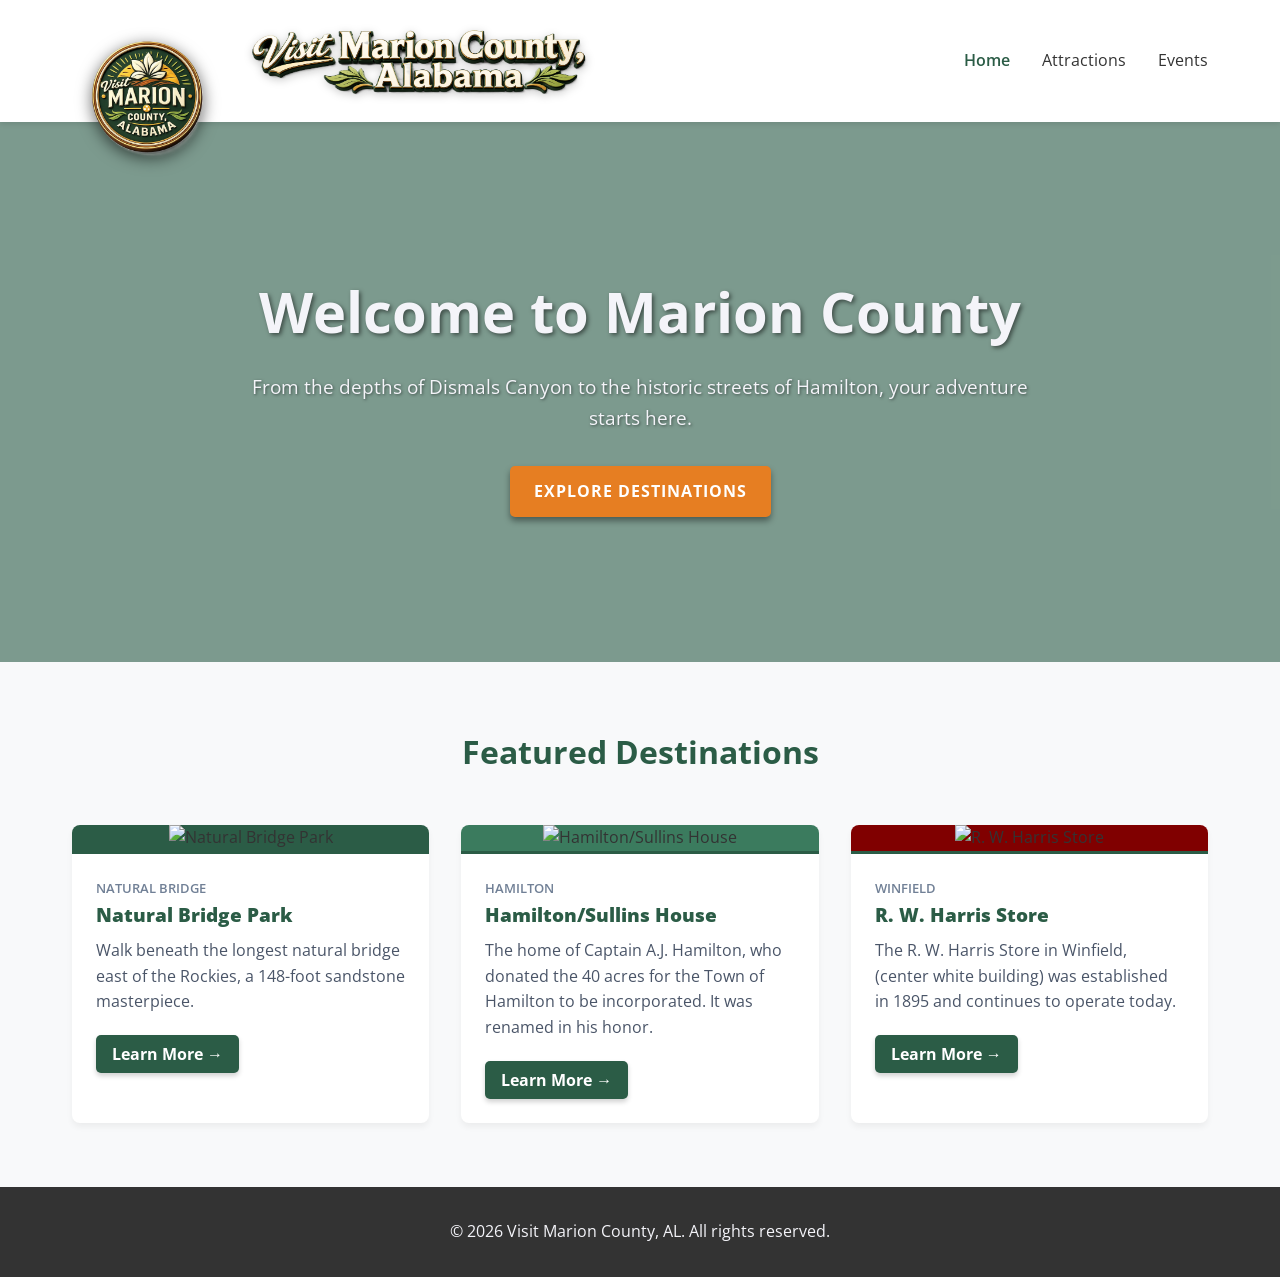
==== index.html @ 77fc8cec "Add files via upload" ====
﻿<!DOCTYPE html>
<html lang="en">
<head>
    <meta charset="UTF-8">
    <meta name="viewport" content="width=device-width, initial-scale=1.0">
    <title>Visit Marion County, AL | Discover the Unexpected</title>
    <meta name="description" content="Explore the natural beauty, rich history, and vibrant communities of Marion County, Alabama.">
    
    <link rel="preconnect" href="https://fonts.googleapis.com">
    <link rel="preconnect" href="https://fonts.gstatic.com" crossorigin>
    <link href="https://fonts.googleapis.com/css2?family=Open+Sans:wght@400;600&family=Playfair+Display:ital,wght@0,600;0,700;1,600&display=swap" rel="stylesheet">
    
    <link rel="stylesheet" href="style.css?v=202606121816">
    <meta name="viewport" content="width=device-width, initial-scale=1.0">
    
    <!-- Favicons -->
<link rel="apple-touch-icon" sizes="180x180" href="/apple-touch-icon.png">
<link rel="icon" type="image/png" sizes="32x32" href="/favicon-32x32.png">
<link rel="icon" type="image/png" sizes="16x16" href="/favicon-16x16.png">
<link rel="manifest" href="/site.webmanifest">
<link rel="shortcut icon" href="/favicon.ico">
</head>
<body>

    <header class="site-header">
        <div class="nav-container">
            <a href="index.html" class="logo">
        <img src="./assets/vmc_logo.png?v=202606121816" alt="Visit Marion County Logo" class="nav-logo-img">
        <img src="./assets/vmc_word_title.png?v=202606121816" alt="Visit Marion County, Alabama" class="nav-title-img">
    </a>
    <nav class="main-nav">
                <ul>
                    <li><a href="index.html" class="active">Home</a></li>
                    <li><a href="attractions.html">Attractions</a></li>
                    <li><a href="events.html">Events</a></li>
                </ul>
            </nav>
        </div>
    </header>

   <section class="hero">
        <video autoplay loop muted playsinline class="hero-video">
            <source src="./assets/marion_county_video.mp4?v=202606121816" type="video/mp4">
        </video>

        <div class="hero-overlay"></div>

        <div class="hero-content">
            <h1>Welcome to Marion County</h1>
            <p>From the depths of Dismals Canyon to the historic streets of Hamilton, your adventure starts here.</p>
            <a href="attractions.html" class="btn">Explore Destinations</a>
        </div>
    </section>
    <main class="content-wrapper">
        <h2 class="section-title">Featured Destinations</h2>
        
        <div class="grid-container" id="featured-grid">
            </div>
    </main>

    <footer class="site-footer">
        <p>&copy; 2026 Visit Marion County, AL. All rights reserved.</p>
    </footer>

    <script src="main.js?v=202606121816"></script>
</body>
</html>
---- style.css ----
﻿/* --- CSS Variables for Easy Theming --- */
:root {
    --primary-color: #2b5c46; 
    --secondary-color: #e67e22; 
    --text-dark: #333333;
    --text-light: #f4f4f9;
    --bg-light: #ffffff;
    --bg-offwhite: #f8f9fa;
    
    /* Updated Fonts */
    --font-main: 'Open Sans', sans-serif; /* Clean font for small reading */
    --font-heading: 'Playfair Display', serif; /* Classic font for big titles */
}
/* --- Global Resets --- */
* {
    margin: 0;
    padding: 0;
    box-sizing: border-box;
}

body {
    font-family: var(--font-main);
    color: var(--text-dark);
    background-color: var(--bg-offwhite);
    line-height: 1.6;
}

/* --- Typography & Links --- */
a {
    text-decoration: none;
    color: var(--text-dark);
    transition: color 0.3s ease;
}

/* --- Navigation Header (Flexbox) --- */
.site-header {
    background-color: var(--bg-light);
    box-shadow: 0 2px 5px rgba(0,0,0,0.1);
    position: sticky;
    top: 0;
    z-index: 1000;
}

.nav-container {
    display: flex;
    justify-content: space-between;
    align-items: center;
    max-width: 1200px;
    margin: 0 auto;
    padding: 1rem 2rem;
}

/* --- Overlapping / Straddling Logo --- */
.logo {
    display: flex;
    align-items: center;
    text-decoration: none;
    position: relative; 
    z-index: 1002; /* Ensures the logo stays visually above the hero video overlay */
    max-width: 100%;
    min-width: 0;
}

.nav-logo-img {
    height: 150px; /* Increased significantly to serve as a strong anchor */
    width: auto;
    margin-right: 20px; /* Pushes the text slightly further away to let the larger logo breathe */
    margin-top: 5px; /* Pulls the logo up closer to the very top edge of the screen */
    margin-bottom: -75px; /* Maintains the exact 50/50 straddle over the video */
    filter: drop-shadow(0 4px 8px rgba(0,0,0,0.6)); /* Made the shadow slightly darker to help it pop against the video */
}

.nav-title-img {
    max-height: 90px; /* Keeps the wordmark contained inside the menu bar */
    width: auto;      /* Prevents the image from stretching or distorting */
    max-width: min(430px, 55vw);
    object-fit: contain;
    filter: drop-shadow(0 2px 4px rgba(0,0,0,0.2)); /* Adds a very soft shadow to make it pop off the white background */
}
.text {
    font-size: 1.5rem;
    font-weight: bold;
    color: var(--primary-color);
}
.main-nav ul {
    list-style: none;
    display: flex;
    gap: 2rem;
}

.main-nav a:hover, .main-nav a.active {
    color: var(--primary-color);
    font-weight: 600;
}

/* --- Hero Section with Background Video --- */
.hero {
    position: relative;
    color: var(--text-light);
    text-align: center;
    padding: 8rem 2rem; /* Increased padding slightly for a larger cinematic feel */
    overflow: hidden; /* Keeps the video from bleeding outside the section */
    display: flex;
    align-items: center;
    justify-content: center;
    min-height: 60vh; /* Ensures the video area is always reasonably tall */
}

.hero-video {
    position: absolute;
    top: 50%;
    left: 50%;
    min-width: 100%;
    min-height: 100%;
    width: auto;
    height: auto;
    transform: translateX(-50%) translateY(-50%);
    z-index: 1; /* Pushes the video to the very back */
    object-fit: cover; /* Forces the video to fill the space without stretching */
}

.hero-overlay {
    position: absolute;
    top: 0;
    left: 0;
    width: 100%;
    height: 100%;
    background-color: rgba(43, 92, 70, 0.6); /* Uses your primary green color with 60% transparency */
    z-index: 2; /* Sits between the video and the text */
}

.hero-content {
    position: relative;
    z-index: 3; /* Prings the text and button to the very front */
    max-width: 800px;
}

.hero h1 {
    font-size: 3.5rem;
    margin-bottom: 1rem;
    text-shadow: 2px 2px 4px rgba(0,0,0,0.5); /* Helps text pop off the screen */
}

.hero p {
    font-size: 1.2rem;
    margin: 0 auto 2rem auto;
    text-shadow: 1px 1px 3px rgba(0,0,0,0.5);
}
/* --- Content Wrapper & Grid Section --- */
.content-wrapper {
    max-width: 1200px;
    margin: 4rem auto;
    padding: 0 2rem;
}

.section-title {
    text-align: center;
    font-size: 2rem;
    margin-bottom: 3rem;
    color: var(--primary-color);
}

/* THE MAGIC RESPONSIVE GRID */
.grid-container {
    display: grid;
    /* This automatically creates new columns if there is at least 300px of space, otherwise it stacks them */
    grid-template-columns: repeat(auto-fit, minmax(300px, 1fr));
    gap: 2rem;
}

.grid-card {
    background: var(--bg-light);
    border-radius: 8px;
    overflow: hidden;
    box-shadow: 0 4px 6px rgba(0,0,0,0.05);
    transition: transform 0.3s ease;
}

.grid-card:hover {
    transform: translateY(-5px);
}

.card-image {
    height: 200px;
    width: 100%;
    /* Replace background-color with actual images using background-image or an <img> tag */
}

.card-content {
    padding: 1.5rem;
}

.card-content h3 {
    margin-bottom: 0.5rem;
    color: var(--primary-color);
}

.card-link {
    display: inline-block;
    margin-top: 0.25rem;
    background-color: var(--primary-color);
    color: var(--bg-light);
    padding: 0.7rem 1rem;
    border-radius: 5px;
    font-weight: 700;
    line-height: 1;
    box-shadow: 0 3px 5px rgba(0,0,0,0.18);
    transition: background-color 0.3s ease, color 0.3s ease, transform 0.2s ease;
}

.card-link:hover {
    background-color: #1f4433;
    color: var(--bg-light);
    transform: translateY(-2px);
}

/* --- Footer --- */
.site-footer {
    background-color: var(--text-dark);
    color: var(--text-light);
    text-align: center;
    padding: 2rem;
    margin-top: auto;
}

/* --- Mobile Nav Media Query --- */
@media (max-width: 768px) {
    .nav-container {
        flex-direction: column;
        gap: 1rem;
        padding: 0.75rem 1rem 1rem;
        overflow: visible;
    }

    .logo {
        justify-content: center;
        width: 100%;
    }

    .nav-logo-img {
        height: 86px;
        margin-right: 8px;
        margin-top: 0;
        margin-bottom: -28px;
        flex: 0 0 auto;
    }

    .nav-title-img {
        max-height: 58px;
        max-width: calc(100% - 98px);
    }
    
    .main-nav ul {
        flex-wrap: wrap;
        justify-content: center;
        gap: 1rem;
    }
}
/* --- Buttons --- */
.btn {
    display: inline-block;
    background-color: var(--secondary-color); /* Pulls that warm orange accent */
    color: var(--bg-light); /* Keeps the text bright white */
    padding: 0.8rem 1.5rem;
    border-radius: 5px;
    font-weight: bold;
    text-transform: uppercase;
    letter-spacing: 1px;
    transition: background-color 0.3s ease, transform 0.2s ease;
    box-shadow: 0 4px 6px rgba(0,0,0,0.4); /* Helps it stand out from the video */
}

.btn:hover {
    background-color: #d67118;
    color: var(--bg-light);
    transform: translateY(-2px); /* Gives it a nice little lift when clicked */
}
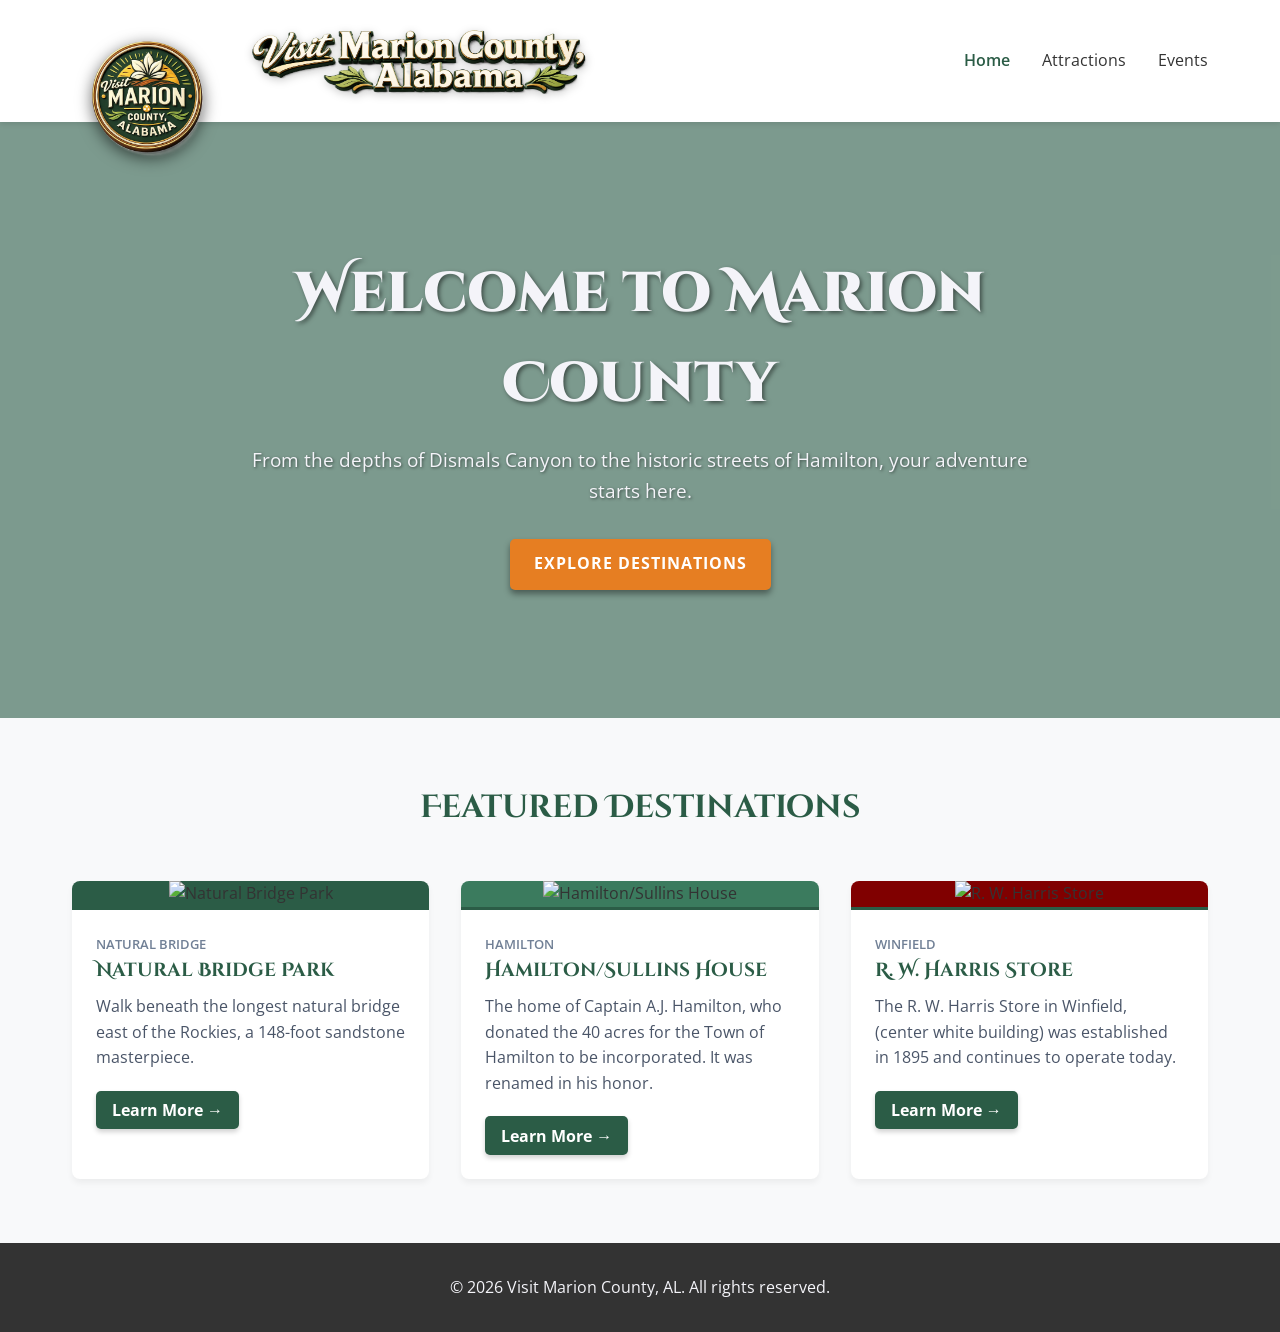
==== commit fa71a4b3: "Add files via upload" ====
--- a/index.html
+++ b/index.html
@@ -8,9 +8,9 @@
     
     <link rel="preconnect" href="https://fonts.googleapis.com">
     <link rel="preconnect" href="https://fonts.gstatic.com" crossorigin>
-    <link href="https://fonts.googleapis.com/css2?family=Open+Sans:wght@400;600&family=Playfair+Display:ital,wght@0,600;0,700;1,600&display=swap" rel="stylesheet">
+    <link href="https://fonts.googleapis.com/css2?family=Cinzel+Decorative:wght@400;700;900&family=Open+Sans:wght@400;600;700&family=Playfair+Display:ital,wght@0,600;0,700;1,600&display=swap" rel="stylesheet">
     
-    <link rel="stylesheet" href="style.css?v=202606121816">
+    <link rel="stylesheet" href="style.css?v=202606121821">
     <meta name="viewport" content="width=device-width, initial-scale=1.0">
     
     <!-- Favicons -->
@@ -25,8 +25,8 @@
     <header class="site-header">
         <div class="nav-container">
             <a href="index.html" class="logo">
-        <img src="./assets/vmc_logo.png?v=202606121816" alt="Visit Marion County Logo" class="nav-logo-img">
-        <img src="./assets/vmc_word_title.png?v=202606121816" alt="Visit Marion County, Alabama" class="nav-title-img">
+        <img src="./assets/vmc_logo.png?v=202606121821" alt="Visit Marion County Logo" class="nav-logo-img">
+        <img src="./assets/vmc_word_title.png?v=202606121821" alt="Visit Marion County, Alabama" class="nav-title-img">
     </a>
     <nav class="main-nav">
                 <ul>
@@ -40,7 +40,7 @@
 
    <section class="hero">
         <video autoplay loop muted playsinline class="hero-video">
-            <source src="./assets/marion_county_video.mp4?v=202606121816" type="video/mp4">
+            <source src="./assets/marion_county_video.mp4?v=202606121821" type="video/mp4">
         </video>
 
         <div class="hero-overlay"></div>
@@ -62,6 +62,6 @@
         <p>&copy; 2026 Visit Marion County, AL. All rights reserved.</p>
     </footer>
 
-    <script src="main.js?v=202606121816"></script>
+    <script src="main.js?v=202606121821"></script>
 </body>
 </html>
--- a/style.css
+++ b/style.css
@@ -9,7 +9,7 @@
     
     /* Updated Fonts */
     --font-main: 'Open Sans', sans-serif; /* Clean font for small reading */
-    --font-heading: 'Playfair Display', serif; /* Classic font for big titles */
+    --font-heading: 'Cinzel Decorative', 'Playfair Display', Georgia, serif; /* Ornate display font inspired by the wordmark */
 }
 /* --- Global Resets --- */
 * {
@@ -135,11 +135,13 @@
     max-width: 800px;
 }
 
-.hero h1 {
-    font-size: 3.5rem;
-    margin-bottom: 1rem;
-    text-shadow: 2px 2px 4px rgba(0,0,0,0.5); /* Helps text pop off the screen */
-}
+.hero h1 {
+    font-family: var(--font-heading);
+    font-size: 3.5rem;
+    font-weight: 900;
+    margin-bottom: 1rem;
+    text-shadow: 2px 2px 4px rgba(0,0,0,0.5); /* Helps text pop off the screen */
+}
 
 .hero p {
     font-size: 1.2rem;
@@ -153,12 +155,14 @@
     padding: 0 2rem;
 }
 
-.section-title {
-    text-align: center;
-    font-size: 2rem;
-    margin-bottom: 3rem;
-    color: var(--primary-color);
-}
+.section-title {
+    font-family: var(--font-heading);
+    text-align: center;
+    font-size: 2rem;
+    font-weight: 700;
+    margin-bottom: 3rem;
+    color: var(--primary-color);
+}
 
 /* THE MAGIC RESPONSIVE GRID */
 .grid-container {
@@ -191,6 +195,8 @@
 }
 
 .card-content h3 {
+    font-family: var(--font-heading);
+    font-weight: 700;
     margin-bottom: 0.5rem;
     color: var(--primary-color);
 }
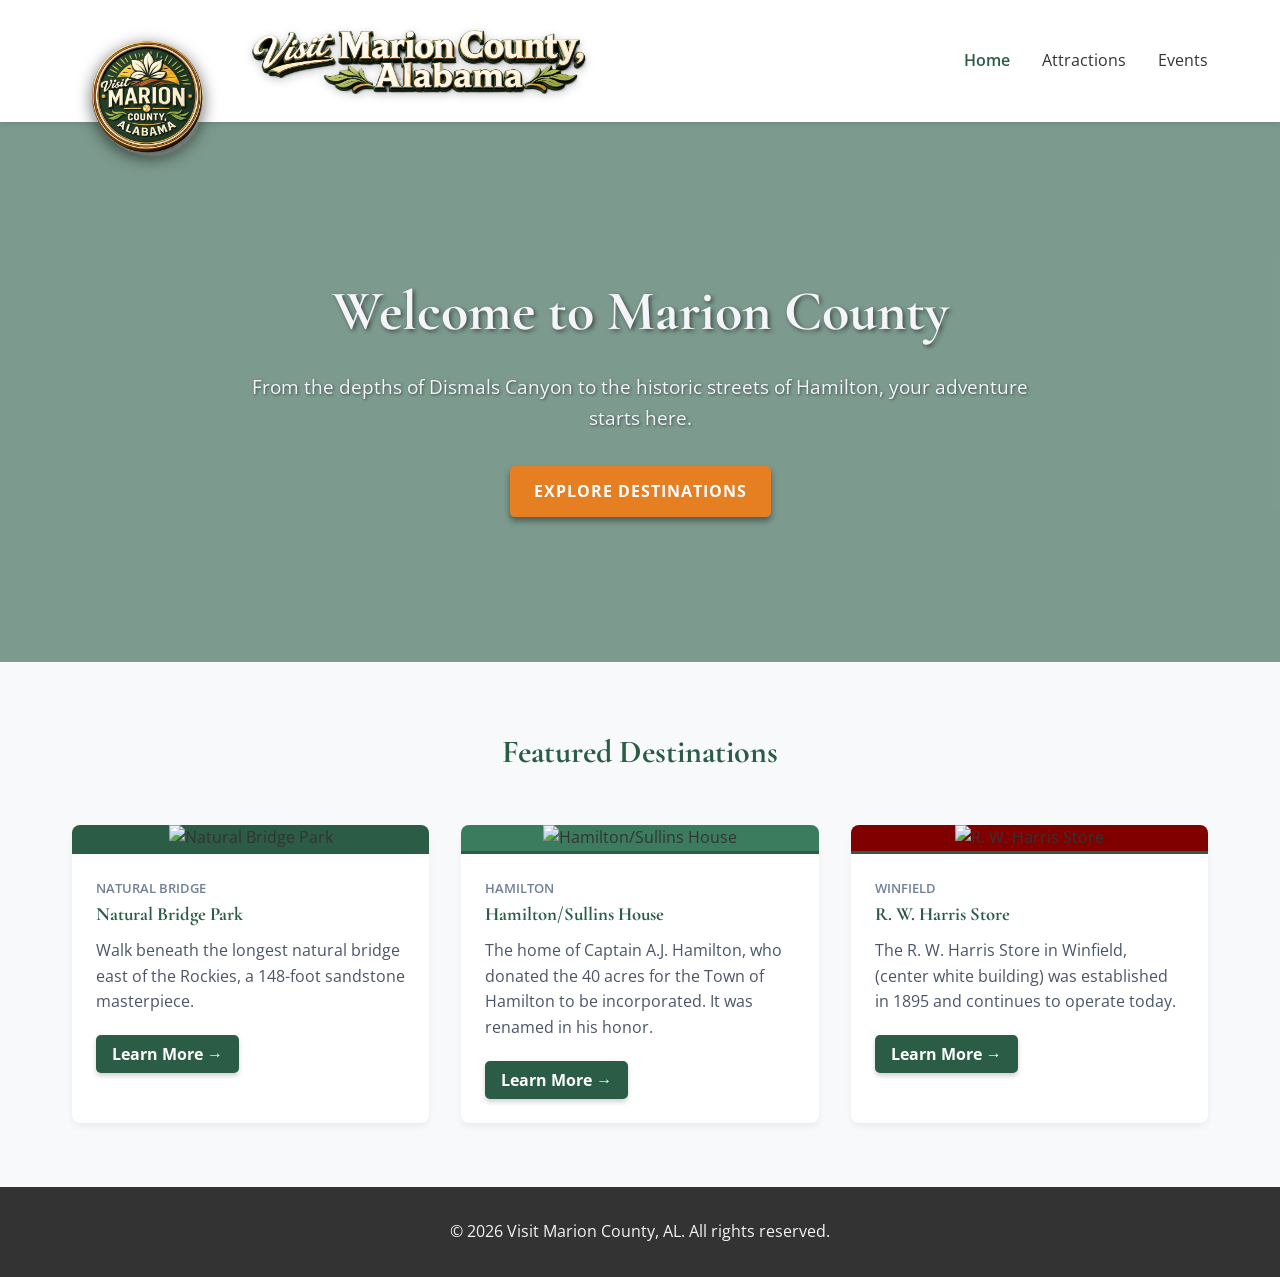
==== commit 65de8862: "Add files via upload" ====
--- a/index.html
+++ b/index.html
@@ -8,9 +8,9 @@
     
     <link rel="preconnect" href="https://fonts.googleapis.com">
     <link rel="preconnect" href="https://fonts.gstatic.com" crossorigin>
-    <link href="https://fonts.googleapis.com/css2?family=Cinzel+Decorative:wght@400;700;900&family=Open+Sans:wght@400;600;700&family=Playfair+Display:ital,wght@0,600;0,700;1,600&display=swap" rel="stylesheet">
+    <link href="https://fonts.googleapis.com/css2?family=Cormorant+Garamond:wght@600;700&family=Open+Sans:wght@400;600;700&family=Playfair+Display:ital,wght@0,600;0,700;1,600&display=swap" rel="stylesheet">
     
-    <link rel="stylesheet" href="style.css?v=202606121821">
+    <link rel="stylesheet" href="style.css?v=202606121823">
     <meta name="viewport" content="width=device-width, initial-scale=1.0">
     
     <!-- Favicons -->
@@ -25,8 +25,8 @@
     <header class="site-header">
         <div class="nav-container">
             <a href="index.html" class="logo">
-        <img src="./assets/vmc_logo.png?v=202606121821" alt="Visit Marion County Logo" class="nav-logo-img">
-        <img src="./assets/vmc_word_title.png?v=202606121821" alt="Visit Marion County, Alabama" class="nav-title-img">
+        <img src="./assets/vmc_logo.png?v=202606121823" alt="Visit Marion County Logo" class="nav-logo-img">
+        <img src="./assets/vmc_word_title.png?v=202606121823" alt="Visit Marion County, Alabama" class="nav-title-img">
     </a>
     <nav class="main-nav">
                 <ul>
@@ -40,7 +40,7 @@
 
    <section class="hero">
         <video autoplay loop muted playsinline class="hero-video">
-            <source src="./assets/marion_county_video.mp4?v=202606121821" type="video/mp4">
+            <source src="./assets/marion_county_video.mp4?v=202606121823" type="video/mp4">
         </video>
 
         <div class="hero-overlay"></div>
@@ -62,6 +62,6 @@
         <p>&copy; 2026 Visit Marion County, AL. All rights reserved.</p>
     </footer>
 
-    <script src="main.js?v=202606121821"></script>
+    <script src="main.js?v=202606121823"></script>
 </body>
 </html>
--- a/style.css
+++ b/style.css
@@ -9,7 +9,7 @@
     
     /* Updated Fonts */
     --font-main: 'Open Sans', sans-serif; /* Clean font for small reading */
-    --font-heading: 'Cinzel Decorative', 'Playfair Display', Georgia, serif; /* Ornate display font inspired by the wordmark */
+    --font-heading: 'Cormorant Garamond', 'Playfair Display', Georgia, serif; /* Refined display font inspired by the wordmark */
 }
 /* --- Global Resets --- */
 * {
@@ -138,7 +138,7 @@
 .hero h1 {
     font-family: var(--font-heading);
     font-size: 3.5rem;
-    font-weight: 900;
+    font-weight: 700;
     margin-bottom: 1rem;
     text-shadow: 2px 2px 4px rgba(0,0,0,0.5); /* Helps text pop off the screen */
 }
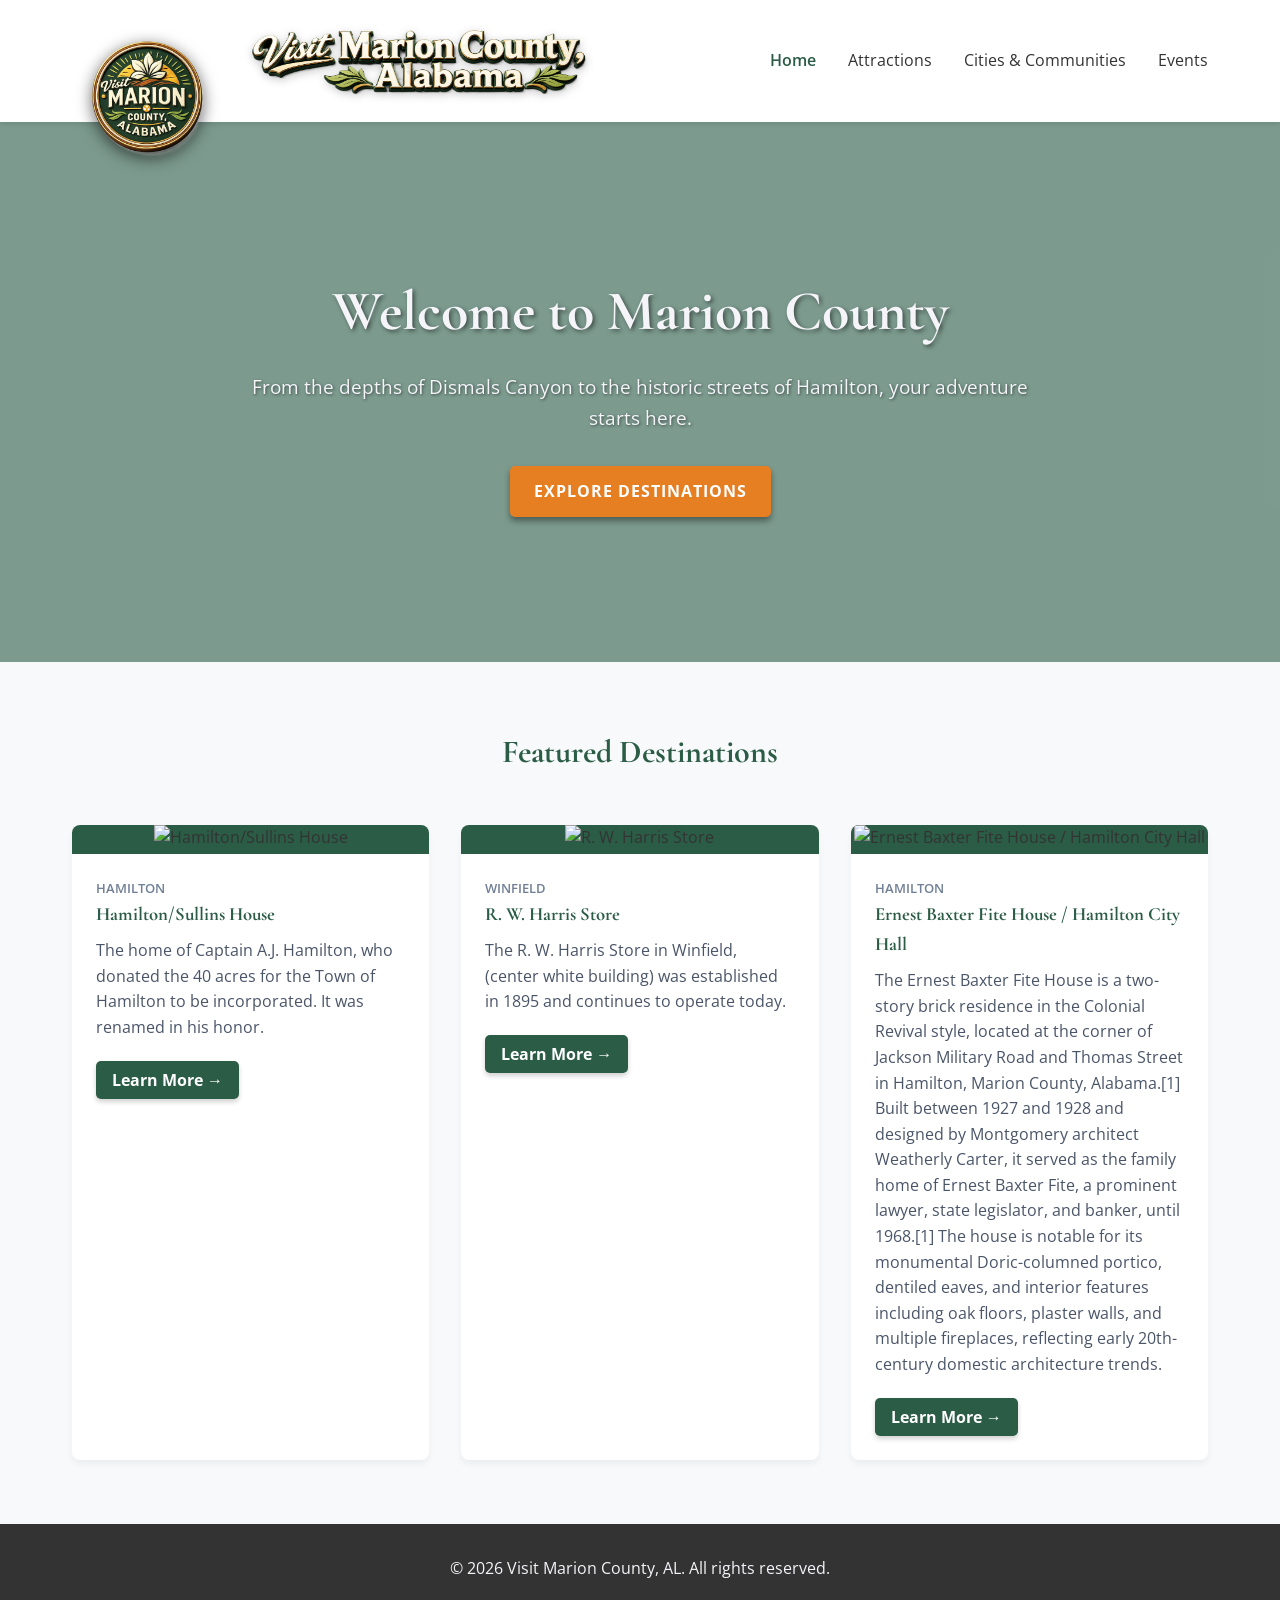
==== commit 50924ee7: "Add files via upload" ====
--- a/index.html
+++ b/index.html
@@ -1,8 +1,11 @@
 ﻿<!DOCTYPE html>
 <html lang="en">
 <head>
-    <meta charset="UTF-8">
-    <meta name="viewport" content="width=device-width, initial-scale=1.0">
+    <meta charset="UTF-8">
+    <meta name="viewport" content="width=device-width, initial-scale=1.0">
+    <meta http-equiv="Cache-Control" content="no-cache, no-store, must-revalidate">
+    <meta http-equiv="Pragma" content="no-cache">
+    <meta http-equiv="Expires" content="0">
     <title>Visit Marion County, AL | Discover the Unexpected</title>
     <meta name="description" content="Explore the natural beauty, rich history, and vibrant communities of Marion County, Alabama.">
     
@@ -10,8 +13,7 @@
     <link rel="preconnect" href="https://fonts.gstatic.com" crossorigin>
     <link href="https://fonts.googleapis.com/css2?family=Cormorant+Garamond:wght@600;700&family=Open+Sans:wght@400;600;700&family=Playfair+Display:ital,wght@0,600;0,700;1,600&display=swap" rel="stylesheet">
     
-    <link rel="stylesheet" href="style.css?v=202606121823">
-    <meta name="viewport" content="width=device-width, initial-scale=1.0">
+    <link rel="stylesheet" href="style.css?v=202606122145">
     
     <!-- Favicons -->
 <link rel="apple-touch-icon" sizes="180x180" href="/apple-touch-icon.png">
@@ -24,15 +26,16 @@
 
     <header class="site-header">
         <div class="nav-container">
-            <a href="index.html" class="logo">
-        <img src="./assets/vmc_logo.png?v=202606121823" alt="Visit Marion County Logo" class="nav-logo-img">
-        <img src="./assets/vmc_word_title.png?v=202606121823" alt="Visit Marion County, Alabama" class="nav-title-img">
+            <a href="index.html?v=202606122145" class="logo">
+        <img src="./assets/vmc_logo.png?v=202606122145" alt="Visit Marion County Logo" class="nav-logo-img">
+        <img src="./assets/vmc_word_title.png?v=202606122145" alt="Visit Marion County, Alabama" class="nav-title-img">
     </a>
     <nav class="main-nav">
                 <ul>
-                    <li><a href="index.html" class="active">Home</a></li>
-                    <li><a href="attractions.html">Attractions</a></li>
-                    <li><a href="events.html">Events</a></li>
+                    <li><a href="index.html?v=202606122145" class="active">Home</a></li>
+                    <li><a href="attractions.html?v=202606122145">Attractions</a></li>
+                    <li><a href="communities.html?v=202606122145">Cities & Communities</a></li>
+                    <li><a href="events.html?v=202606122145">Events</a></li>
                 </ul>
             </nav>
         </div>
@@ -40,7 +43,7 @@
 
    <section class="hero">
         <video autoplay loop muted playsinline class="hero-video">
-            <source src="./assets/marion_county_video.mp4?v=202606121823" type="video/mp4">
+            <source src="./assets/marion_county_video.mp4?v=202606122145" type="video/mp4">
         </video>
 
         <div class="hero-overlay"></div>
@@ -48,7 +51,7 @@
         <div class="hero-content">
             <h1>Welcome to Marion County</h1>
             <p>From the depths of Dismals Canyon to the historic streets of Hamilton, your adventure starts here.</p>
-            <a href="attractions.html" class="btn">Explore Destinations</a>
+            <a href="attractions.html?v=202606122145" class="btn">Explore Destinations</a>
         </div>
     </section>
     <main class="content-wrapper">
@@ -62,6 +65,6 @@
         <p>&copy; 2026 Visit Marion County, AL. All rights reserved.</p>
     </footer>
 
-    <script src="main.js?v=202606121823"></script>
+    <script src="main.js?v=202606122145"></script>
 </body>
 </html>
--- a/style.css
+++ b/style.css
@@ -219,8 +219,20 @@
     color: var(--bg-light);
     transform: translateY(-2px);
 }
-
-/* --- Footer --- */
+
+.card-actions {
+    display: flex;
+    flex-wrap: wrap;
+    gap: 0.75rem;
+    align-items: center;
+}
+
+.card-actions .card-link {
+    margin-top: 0;
+}
+
+
+/* --- Footer --- */
 .site-footer {
     background-color: var(--text-dark);
     color: var(--text-light);
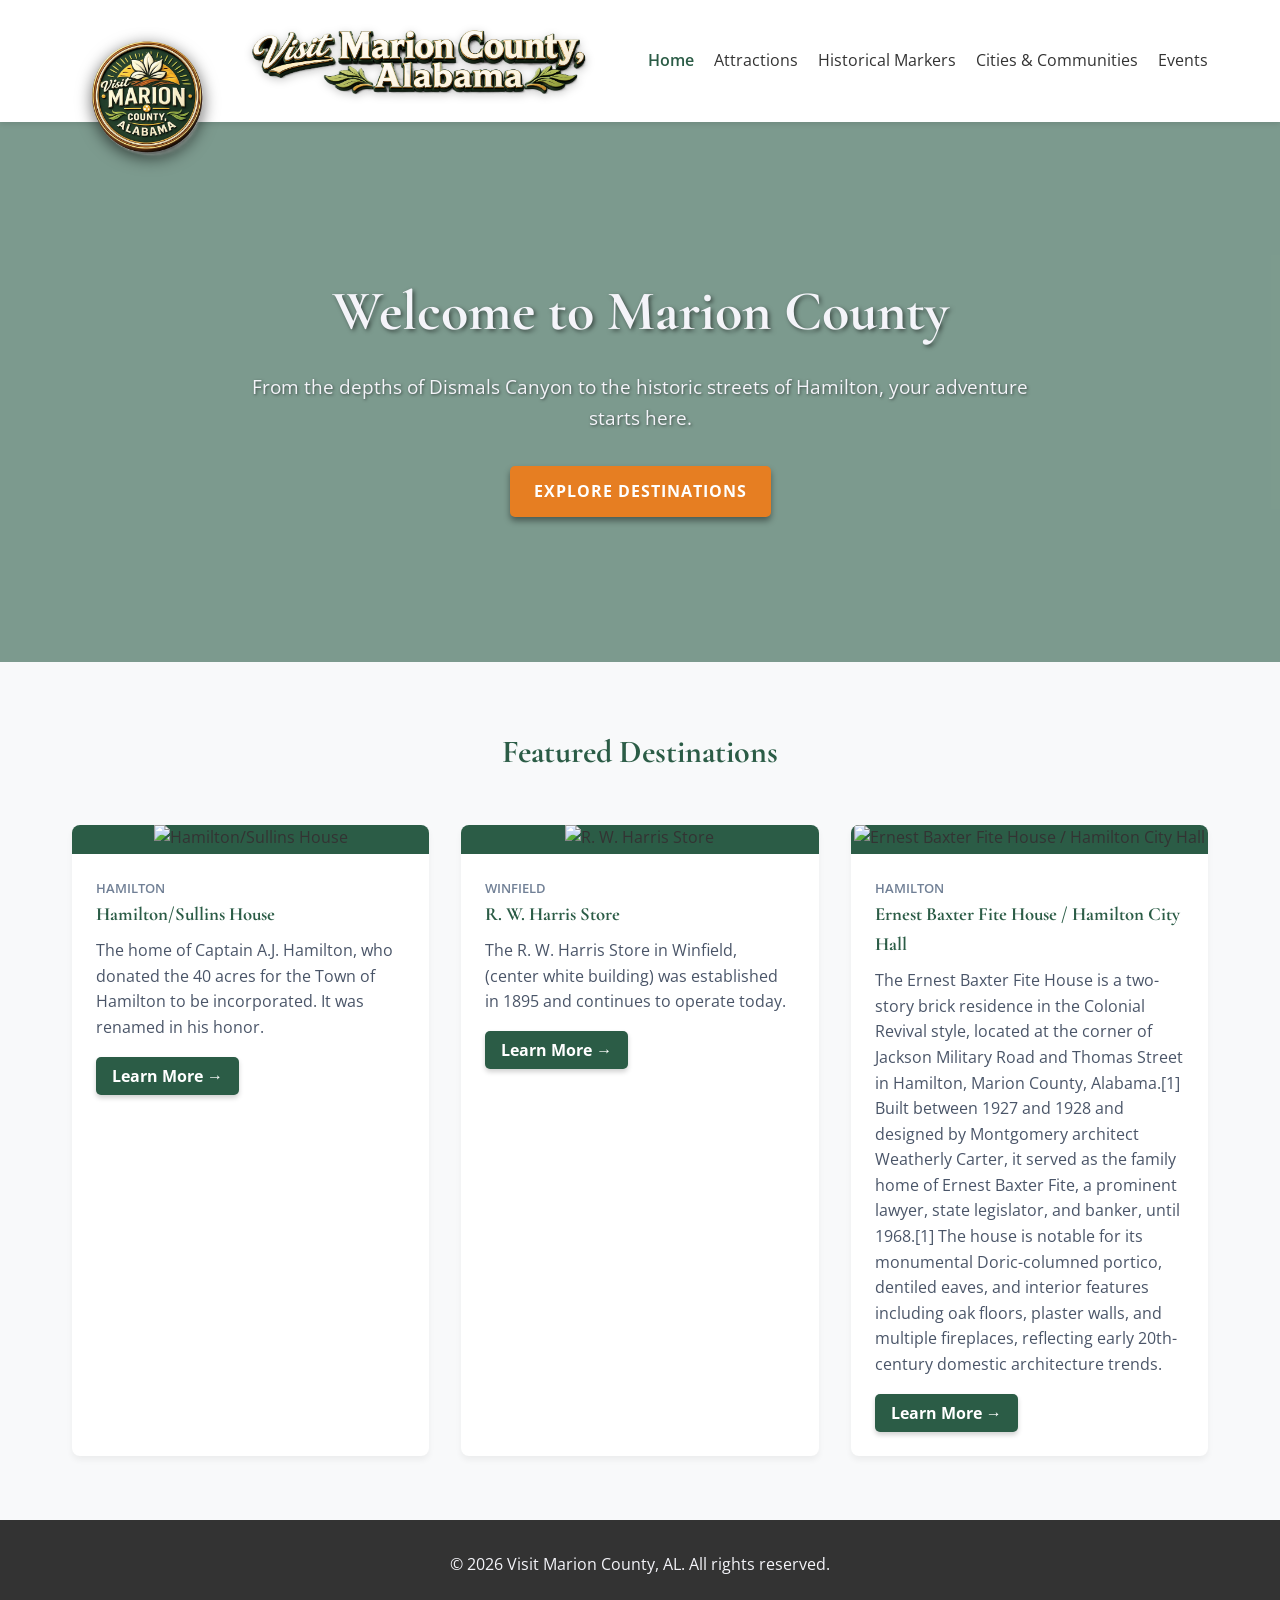
==== commit 4f2cd2b5: "Add files via upload" ====
--- a/index.html
+++ b/index.html
@@ -13,7 +13,7 @@
     <link rel="preconnect" href="https://fonts.gstatic.com" crossorigin>
     <link href="https://fonts.googleapis.com/css2?family=Cormorant+Garamond:wght@600;700&family=Open+Sans:wght@400;600;700&family=Playfair+Display:ital,wght@0,600;0,700;1,600&display=swap" rel="stylesheet">
     
-    <link rel="stylesheet" href="style.css?v=202606122145">
+    <link rel="stylesheet" href="style.css?v=202606122225">
     
     <!-- Favicons -->
 <link rel="apple-touch-icon" sizes="180x180" href="/apple-touch-icon.png">
@@ -26,16 +26,22 @@
 
     <header class="site-header">
         <div class="nav-container">
-            <a href="index.html?v=202606122145" class="logo">
-        <img src="./assets/vmc_logo.png?v=202606122145" alt="Visit Marion County Logo" class="nav-logo-img">
-        <img src="./assets/vmc_word_title.png?v=202606122145" alt="Visit Marion County, Alabama" class="nav-title-img">
-    </a>
-    <nav class="main-nav">
-                <ul>
-                    <li><a href="index.html?v=202606122145" class="active">Home</a></li>
-                    <li><a href="attractions.html?v=202606122145">Attractions</a></li>
-                    <li><a href="communities.html?v=202606122145">Cities & Communities</a></li>
-                    <li><a href="events.html?v=202606122145">Events</a></li>
+            <a href="index.html?v=202606122225" class="logo">
+        <img src="./assets/vmc_logo.png?v=202606122225" alt="Visit Marion County Logo" class="nav-logo-img">
+        <img src="./assets/vmc_word_title.png?v=202606122225" alt="Visit Marion County, Alabama" class="nav-title-img">
+    </a>
+    <button class="menu-toggle" type="button" aria-label="Open navigation menu" aria-expanded="false" aria-controls="main-nav">
+        <span></span>
+        <span></span>
+        <span></span>
+    </button>
+    <nav class="main-nav" id="main-nav">
+                <ul>
+                    <li><a href="index.html?v=202606122225" class="active">Home</a></li>
+                    <li><a href="attractions.html?v=202606122225">Attractions</a></li>
+                    <li><a href="historical-markers.html?v=202606122225">Historical Markers</a></li>
+                    <li><a href="communities.html?v=202606122225">Cities & Communities</a></li>
+                    <li><a href="events.html?v=202606122225">Events</a></li>
                 </ul>
             </nav>
         </div>
@@ -43,7 +49,7 @@
 
    <section class="hero">
         <video autoplay loop muted playsinline class="hero-video">
-            <source src="./assets/marion_county_video.mp4?v=202606122145" type="video/mp4">
+            <source src="./assets/marion_county_video.mp4?v=202606122225" type="video/mp4">
         </video>
 
         <div class="hero-overlay"></div>
@@ -51,7 +57,7 @@
         <div class="hero-content">
             <h1>Welcome to Marion County</h1>
             <p>From the depths of Dismals Canyon to the historic streets of Hamilton, your adventure starts here.</p>
-            <a href="attractions.html?v=202606122145" class="btn">Explore Destinations</a>
+            <a href="attractions.html?v=202606122225" class="btn">Explore Destinations</a>
         </div>
     </section>
     <main class="content-wrapper">
@@ -65,6 +71,6 @@
         <p>&copy; 2026 Visit Marion County, AL. All rights reserved.</p>
     </footer>
 
-    <script src="main.js?v=202606122145"></script>
+    <script src="main.js?v=202606122225"></script>
 </body>
 </html>
--- a/style.css
+++ b/style.css
@@ -82,16 +82,20 @@
     font-weight: bold;
     color: var(--primary-color);
 }
-.main-nav ul {
-    list-style: none;
-    display: flex;
-    gap: 2rem;
-}
-
-.main-nav a:hover, .main-nav a.active {
-    color: var(--primary-color);
-    font-weight: 600;
-}
+.main-nav ul {
+    list-style: none;
+    display: flex;
+    gap: 1.25rem;
+}
+
+.main-nav a:hover, .main-nav a.active {
+    color: var(--primary-color);
+    font-weight: 600;
+}
+
+.menu-toggle {
+    display: none;
+}
 
 /* --- Hero Section with Background Video --- */
 .hero {
@@ -163,14 +167,36 @@
     margin-bottom: 3rem;
     color: var(--primary-color);
 }
-
-/* THE MAGIC RESPONSIVE GRID */
-.grid-container {
-    display: grid;
-    /* This automatically creates new columns if there is at least 300px of space, otherwise it stacks them */
-    grid-template-columns: repeat(auto-fit, minmax(300px, 1fr));
-    gap: 2rem;
-}
+
+.page-intro {
+    max-width: 760px;
+    margin: -1.75rem auto 2rem;
+    color: #4a5568;
+    text-align: center;
+}
+
+/* THE MAGIC RESPONSIVE GRID */
+.grid-container {
+    display: grid;
+    /* This automatically creates new columns if there is at least 300px of space, otherwise it stacks them */
+    grid-template-columns: repeat(auto-fit, minmax(300px, 1fr));
+    gap: 2rem;
+}
+
+.map-card {
+    background: var(--bg-light);
+    border-radius: 8px;
+    box-shadow: 0 4px 6px rgba(0,0,0,0.05);
+    margin-bottom: 2rem;
+    overflow: hidden;
+}
+
+.map-card iframe {
+    display: block;
+    width: 100%;
+    height: clamp(320px, 52vw, 520px);
+    border: 0;
+}
 
 .grid-card {
     background: var(--bg-light);
@@ -180,13 +206,21 @@
     transition: transform 0.3s ease;
 }
 
-.grid-card:hover {
-    transform: translateY(-5px);
-}
-
-.card-image {
-    height: 200px;
-    width: 100%;
+.grid-card:hover {
+    transform: translateY(-5px);
+}
+
+.empty-state {
+    grid-column: 1 / -1;
+    max-width: 720px;
+    margin: 0 auto;
+    color: #4a5568;
+    text-align: center;
+}
+
+.card-image {
+    height: 200px;
+    width: 100%;
     /* Replace background-color with actual images using background-image or an <img> tag */
 }
 
@@ -199,6 +233,19 @@
     font-weight: 700;
     margin-bottom: 0.5rem;
     color: var(--primary-color);
+}
+
+.card-location {
+    border-top: 1px solid rgba(43, 92, 70, 0.12);
+    border-bottom: 1px solid rgba(43, 92, 70, 0.12);
+    margin: 0 0 1rem;
+    padding: 0.75rem 0;
+}
+
+.card-location p {
+    color: #4a5568;
+    font-size: 0.92rem;
+    margin: 0.15rem 0;
 }
 
 .card-link {
@@ -220,6 +267,14 @@
     transform: translateY(-2px);
 }
 
+.card-link-secondary {
+    background-color: var(--secondary-color);
+}
+
+.card-link-secondary:hover {
+    background-color: #d67118;
+}
+
 .card-actions {
     display: flex;
     flex-wrap: wrap;
@@ -244,14 +299,15 @@
 /* --- Mobile Nav Media Query --- */
 @media (max-width: 768px) {
     .nav-container {
-        flex-direction: column;
-        gap: 1rem;
-        padding: 0.75rem 1rem 1rem;
+        display: grid;
+        grid-template-columns: minmax(0, 1fr) auto;
+        gap: 0.75rem;
+        padding: 0.75rem 1rem;
         overflow: visible;
     }
 
     .logo {
-        justify-content: center;
+        justify-content: flex-start;
         width: 100%;
     }
 
@@ -267,13 +323,81 @@
         max-height: 58px;
         max-width: calc(100% - 98px);
     }
+
+    .menu-toggle {
+        align-self: center;
+        display: inline-flex;
+        flex-direction: column;
+        justify-content: center;
+        gap: 5px;
+        width: 44px;
+        height: 44px;
+        padding: 0;
+        background-color: var(--primary-color);
+        border: 0;
+        border-radius: 5px;
+        box-shadow: 0 3px 5px rgba(0,0,0,0.18);
+        cursor: pointer;
+    }
+
+    .menu-toggle span {
+        display: block;
+        width: 22px;
+        height: 2px;
+        margin: 0 auto;
+        background-color: var(--bg-light);
+        border-radius: 2px;
+        transition: transform 0.2s ease, opacity 0.2s ease;
+    }
+
+    .menu-toggle.open span:nth-child(1) {
+        transform: translateY(7px) rotate(45deg);
+    }
+
+    .menu-toggle.open span:nth-child(2) {
+        opacity: 0;
+    }
+
+    .menu-toggle.open span:nth-child(3) {
+        transform: translateY(-7px) rotate(-45deg);
+    }
+
+    .main-nav {
+        display: none;
+        grid-column: 1 / -1;
+        width: 100%;
+    }
+
+    .main-nav.open {
+        display: block;
+    }
     
     .main-nav ul {
-        flex-wrap: wrap;
-        justify-content: center;
-        gap: 1rem;
-    }
-}
+        flex-direction: column;
+        gap: 0;
+        width: 100%;
+        padding-top: 0.5rem;
+    }
+
+    .main-nav li {
+        width: 100%;
+    }
+
+    .main-nav a {
+        display: block;
+        width: 100%;
+        padding: 0.85rem 1rem;
+        background-color: var(--bg-offwhite);
+        border-top: 1px solid rgba(43, 92, 70, 0.14);
+        color: var(--text-dark);
+    }
+
+    .main-nav a:hover,
+    .main-nav a.active {
+        background-color: rgba(43, 92, 70, 0.08);
+    }
+
+}
 /* --- Buttons --- */
 .btn {
     display: inline-block;
